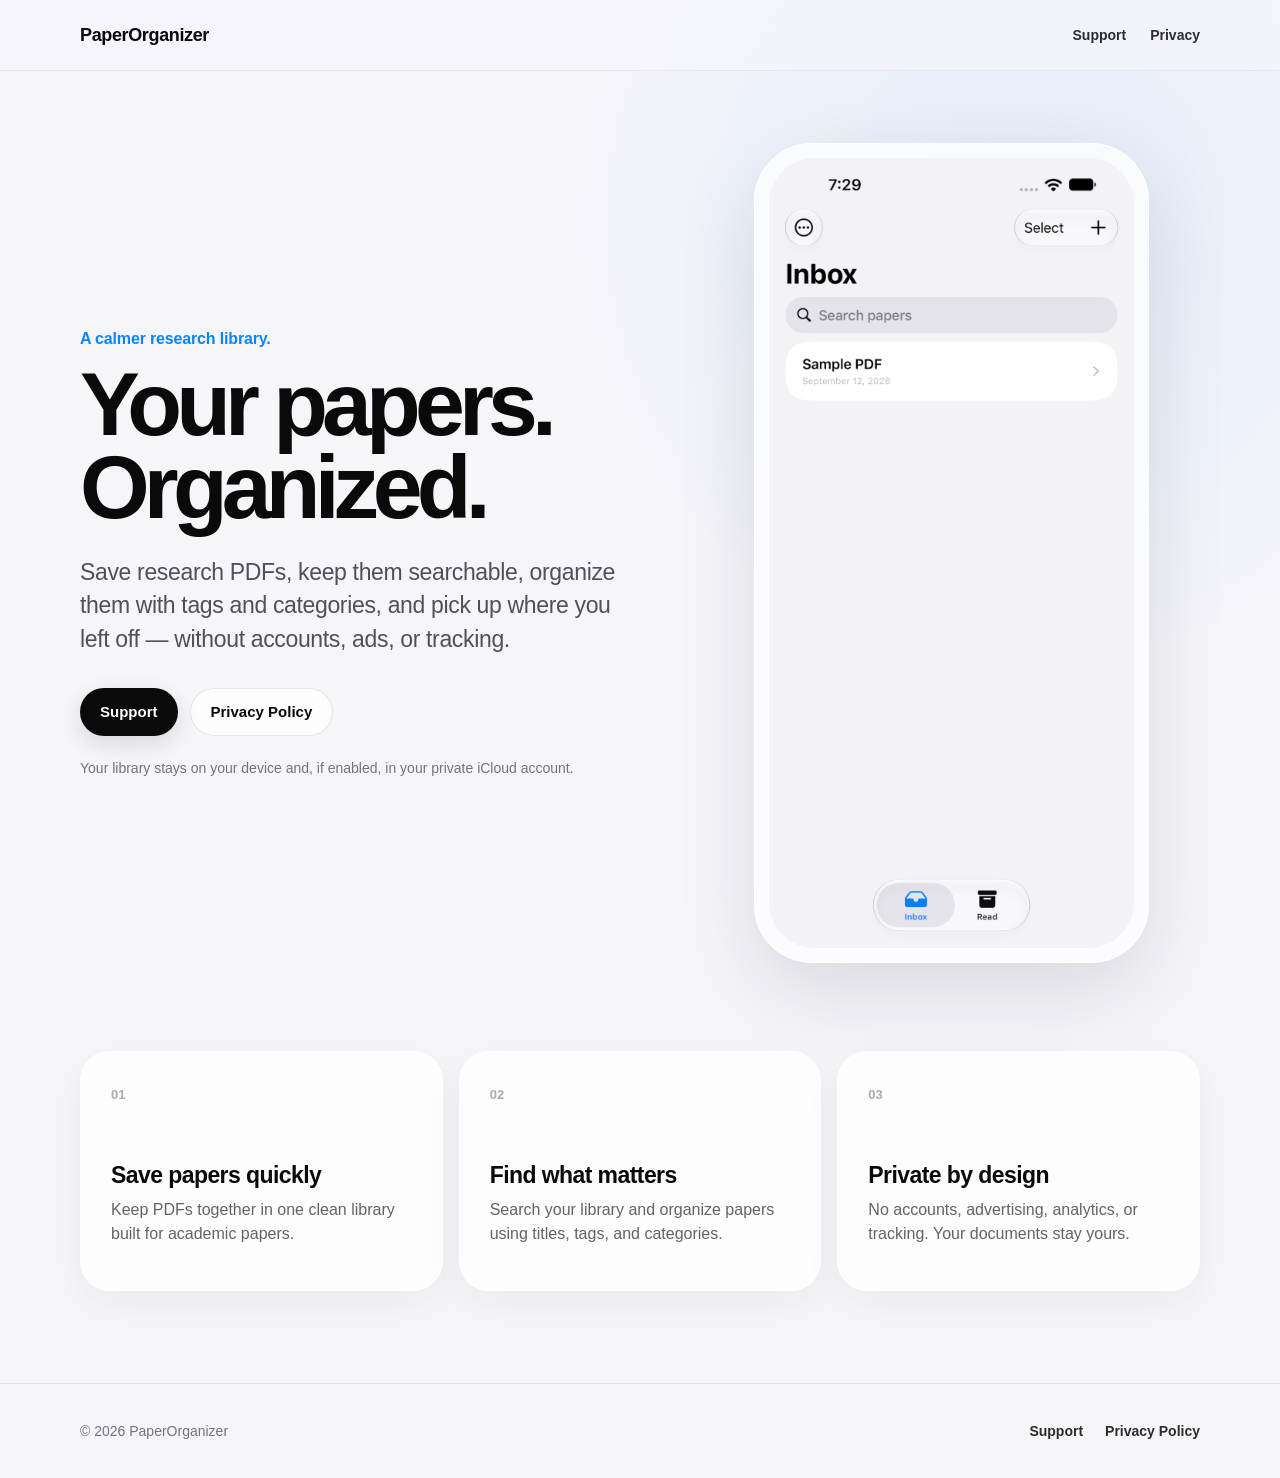
==== index.html @ 9bccfec7 "Add files via upload" ====
<!doctype html>
<html lang="en">
<head>
  <meta charset="utf-8">
  <meta name="viewport" content="width=device-width, initial-scale=1">
  <meta name="description" content="PaperOrganizer — a private, simple way to save, organize, and read research papers on iPhone and iPad.">
  <title>PaperOrganizer</title>
  <link rel="stylesheet" href="styles.css">
</head>
<body>
  <header class="site-header">
    <div class="shell nav">
      <a class="brand" href="./">PaperOrganizer</a>
      <nav class="nav-links" aria-label="Primary navigation">
        <a href="support/">Support</a>
        <a href="privacy/">Privacy</a>
      </nav>
    </div>
  </header>

  <main>
    <section class="hero shell">
      <div class="hero-copy">
        <p class="kicker">A calmer research library.</p>
        <h1>Your papers.<br>Organized.</h1>
        <p class="hero-text">
          Save research PDFs, keep them searchable, organize them with tags and categories,
          and pick up where you left off — without accounts, ads, or tracking.
        </p>
        <div class="hero-actions">
          <a class="button primary" href="support/">Support</a>
          <a class="button secondary" href="privacy/">Privacy Policy</a>
        </div>
        <p class="privacy-note">Your library stays on your device and, if enabled, in your private iCloud account.</p>
      </div>

      <div class="device-stage" aria-label="PaperOrganizer app preview">
        <div class="device-card">
          <img src="assets/app-screenshot.png" alt="PaperOrganizer inbox showing a saved PDF">
        </div>
      </div>
    </section>

    <section class="features shell" aria-label="Features">
      <article class="feature-card">
        <span class="feature-number">01</span>
        <h2>Save papers quickly</h2>
        <p>Keep PDFs together in one clean library built for academic papers.</p>
      </article>
      <article class="feature-card">
        <span class="feature-number">02</span>
        <h2>Find what matters</h2>
        <p>Search your library and organize papers using titles, tags, and categories.</p>
      </article>
      <article class="feature-card">
        <span class="feature-number">03</span>
        <h2>Private by design</h2>
        <p>No accounts, advertising, analytics, or tracking. Your documents stay yours.</p>
      </article>
    </section>
  </main>

  <footer class="site-footer">
    <div class="shell footer-inner">
      <span>© 2026 PaperOrganizer</span>
      <div class="footer-links">
        <a href="support/">Support</a>
        <a href="privacy/">Privacy Policy</a>
      </div>
    </div>
  </footer>
</body>
</html>
---- styles.css ----
:root {
  --bg: #f5f5fa;
  --surface: rgba(255, 255, 255, 0.82);
  --surface-solid: #ffffff;
  --text: #0a0a0b;
  --muted: #73737a;
  --soft: #aaaab1;
  --line: rgba(20, 20, 24, 0.10);
  --accent: #0a84ff;
  --shadow: 0 30px 80px rgba(25, 25, 35, 0.12);
}

* { box-sizing: border-box; }

html { scroll-behavior: smooth; }

body {
  margin: 0;
  background:
    radial-gradient(circle at 80% 15%, rgba(10,132,255,0.08), transparent 28%),
    var(--bg);
  color: var(--text);
  font-family: -apple-system, BlinkMacSystemFont, "SF Pro Display", "SF Pro Text", "Helvetica Neue", Arial, sans-serif;
  -webkit-font-smoothing: antialiased;
  line-height: 1.5;
}

a { color: inherit; }

.shell {
  width: min(1120px, calc(100% - 40px));
  margin: 0 auto;
}

.site-header {
  position: sticky;
  top: 0;
  z-index: 20;
  background: rgba(245, 245, 250, 0.78);
  backdrop-filter: saturate(180%) blur(18px);
  -webkit-backdrop-filter: saturate(180%) blur(18px);
  border-bottom: 1px solid rgba(20,20,24,0.06);
}

.nav {
  min-height: 70px;
  display: flex;
  align-items: center;
  justify-content: space-between;
  gap: 24px;
}

.brand {
  font-size: 18px;
  font-weight: 750;
  letter-spacing: -0.02em;
  text-decoration: none;
}

.nav-links {
  display: flex;
  gap: 24px;
}

.nav-links a,
.footer-links a {
  color: #2c2c30;
  text-decoration: none;
  font-size: 14px;
  font-weight: 600;
}

.nav-links a:hover,
.footer-links a:hover { color: var(--accent); }

.hero {
  min-height: 780px;
  display: grid;
  grid-template-columns: 1.05fr 0.95fr;
  align-items: center;
  gap: 74px;
  padding: 72px 0 88px;
}

.kicker {
  margin: 0 0 12px;
  color: var(--accent);
  font-size: 16px;
  font-weight: 750;
  letter-spacing: -0.01em;
}

.hero h1 {
  margin: 0;
  max-width: 650px;
  font-size: clamp(64px, 7vw, 104px);
  line-height: 0.92;
  letter-spacing: -0.065em;
  font-weight: 800;
}

.hero-text {
  max-width: 620px;
  margin: 28px 0 0;
  color: #505057;
  font-size: clamp(19px, 2vw, 23px);
  line-height: 1.45;
  letter-spacing: -0.015em;
}

.hero-actions {
  display: flex;
  flex-wrap: wrap;
  gap: 12px;
  margin-top: 32px;
}

.button {
  display: inline-flex;
  align-items: center;
  justify-content: center;
  min-height: 48px;
  padding: 0 20px;
  border-radius: 999px;
  text-decoration: none;
  font-size: 15px;
  font-weight: 700;
  transition: transform .18s ease, box-shadow .18s ease, background .18s ease;
}

.button:hover { transform: translateY(-1px); }

.button.primary {
  background: var(--text);
  color: white;
  box-shadow: 0 8px 24px rgba(0,0,0,0.12);
}

.button.secondary {
  background: rgba(255,255,255,0.74);
  border: 1px solid var(--line);
}

.privacy-note {
  max-width: 530px;
  margin: 22px 0 0;
  color: var(--muted);
  font-size: 14px;
}

.device-stage {
  display: flex;
  justify-content: center;
}

.device-card {
  width: min(395px, 100%);
  padding: 14px;
  border-radius: 58px;
  background: rgba(255,255,255,0.72);
  border: 1px solid rgba(255,255,255,0.92);
  box-shadow: var(--shadow);
}

.device-card img {
  display: block;
  width: 100%;
  height: auto;
  border-radius: 46px;
}

.features {
  display: grid;
  grid-template-columns: repeat(3, 1fr);
  gap: 16px;
  padding: 0 0 92px;
}

.feature-card {
  min-height: 240px;
  padding: 30px;
  border-radius: 30px;
  background: rgba(255,255,255,0.76);
  border: 1px solid rgba(255,255,255,0.88);
  box-shadow: 0 12px 36px rgba(30,30,40,0.055);
}

.feature-number {
  display: inline-block;
  margin-bottom: 58px;
  color: var(--soft);
  font-size: 13px;
  font-weight: 700;
}

.feature-card h2 {
  margin: 0 0 10px;
  font-size: 23px;
  line-height: 1.1;
  letter-spacing: -0.025em;
}

.feature-card p {
  margin: 0;
  color: #626269;
  font-size: 16px;
}

.site-footer {
  border-top: 1px solid var(--line);
}

.footer-inner {
  min-height: 94px;
  display: flex;
  align-items: center;
  justify-content: space-between;
  gap: 24px;
  color: var(--muted);
  font-size: 14px;
}

.footer-links {
  display: flex;
  gap: 22px;
}

/* Legal + support pages */
.legal-page {
  width: min(760px, calc(100% - 40px));
  margin: 0 auto;
  padding: 62px 0 96px;
}

.back {
  display: inline-block;
  margin-bottom: 34px;
  color: var(--accent);
  text-decoration: none;
  font-size: 15px;
  font-weight: 650;
}

.legal-page h1 {
  margin: 0;
  font-size: clamp(44px, 7vw, 66px);
  line-height: .98;
  letter-spacing: -0.05em;
}

.updated {
  margin: 14px 0 46px;
  color: var(--muted);
}

.legal-page h2 {
  margin: 38px 0 10px;
  font-size: 24px;
  letter-spacing: -0.025em;
}

.legal-page p {
  margin: 0 0 18px;
  color: #424248;
  font-size: 17px;
  line-height: 1.65;
}

.legal-page a:not(.back) { color: var(--accent); }

@media (max-width: 850px) {
  .hero {
    min-height: 0;
    grid-template-columns: 1fr;
    gap: 48px;
    padding: 62px 0 70px;
  }

  .hero-copy { text-align: center; }
  .hero h1, .hero-text, .privacy-note { margin-left: auto; margin-right: auto; }
  .hero-actions { justify-content: center; }
  .device-card { width: min(330px, 86vw); }
  .features { grid-template-columns: 1fr; }
  .feature-card { min-height: 0; }
  .feature-number { margin-bottom: 34px; }
}

@media (max-width: 560px) {
  .shell { width: min(100% - 28px, 1120px); }
  .nav { min-height: 62px; }
  .nav-links { gap: 16px; }
  .hero { padding-top: 48px; }
  .hero h1 { font-size: clamp(54px, 17vw, 76px); }
  .hero-text { font-size: 18px; }
  .footer-inner { align-items: flex-start; flex-direction: column; padding: 26px 0; }
  .legal-page { width: min(100% - 28px, 760px); padding-top: 46px; }
}
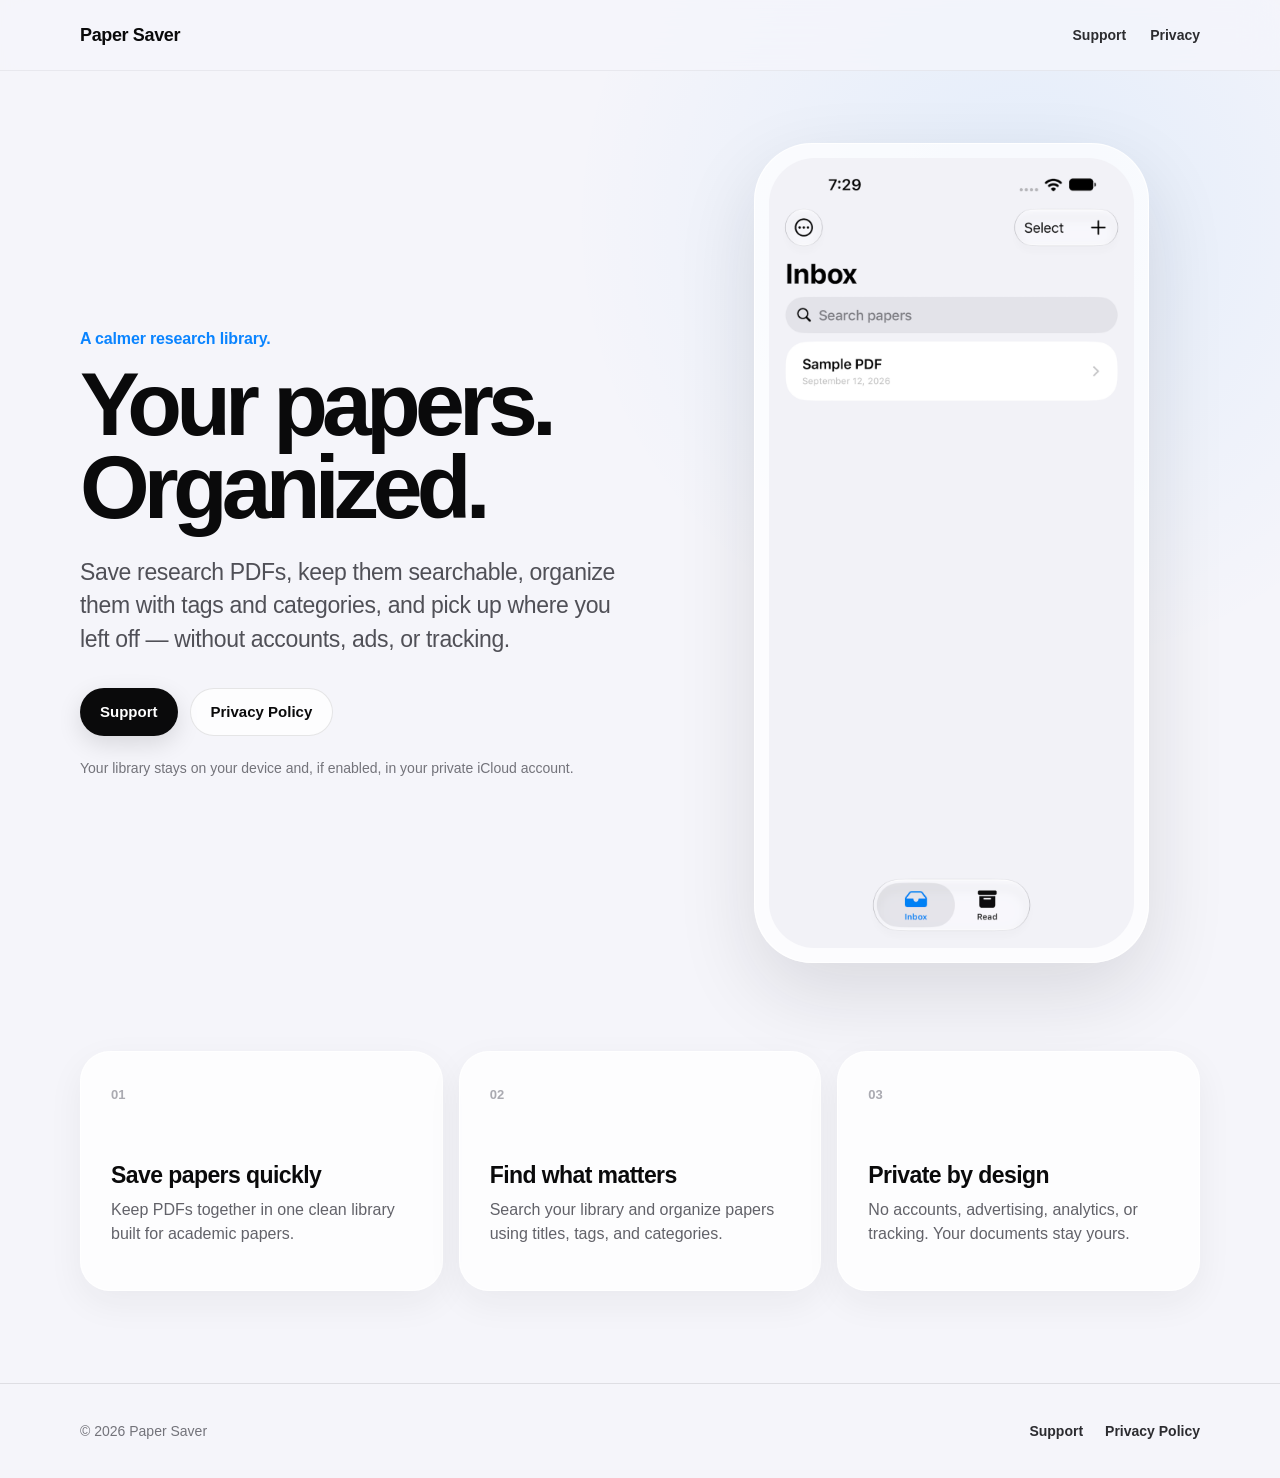
==== commit dbfbdf5e: "Update index.html" ====
--- a/index.html
+++ b/index.html
@@ -4,13 +4,13 @@
   <meta charset="utf-8">
   <meta name="viewport" content="width=device-width, initial-scale=1">
   <meta name="description" content="PaperOrganizer — a private, simple way to save, organize, and read research papers on iPhone and iPad.">
-  <title>PaperOrganizer</title>
+  <title>Paper Saver</title>
   <link rel="stylesheet" href="styles.css">
 </head>
 <body>
   <header class="site-header">
     <div class="shell nav">
-      <a class="brand" href="./">PaperOrganizer</a>
+      <a class="brand" href="./">Paper Saver</a>
       <nav class="nav-links" aria-label="Primary navigation">
         <a href="support/">Support</a>
         <a href="privacy/">Privacy</a>
@@ -62,7 +62,7 @@
 
   <footer class="site-footer">
     <div class="shell footer-inner">
-      <span>© 2026 PaperOrganizer</span>
+      <span>© 2026 Paper Saver</span>
       <div class="footer-links">
         <a href="support/">Support</a>
         <a href="privacy/">Privacy Policy</a>
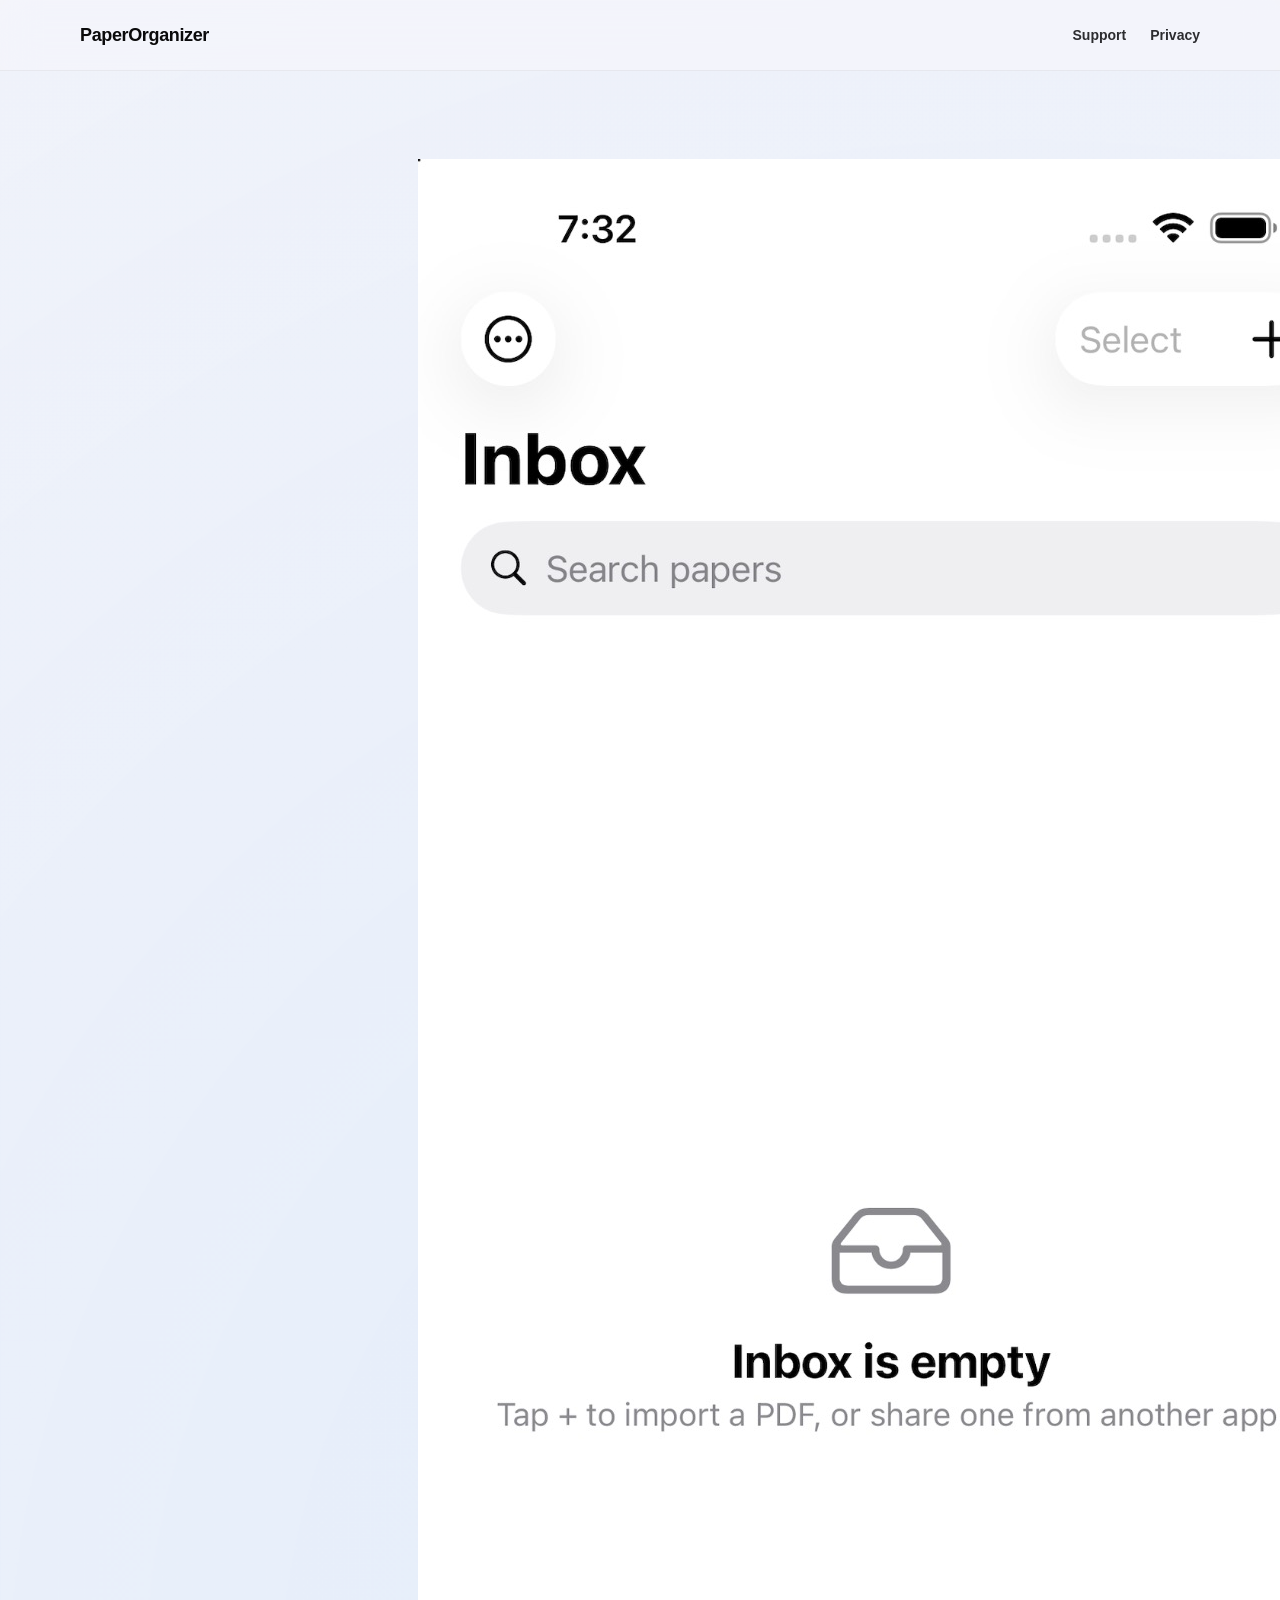
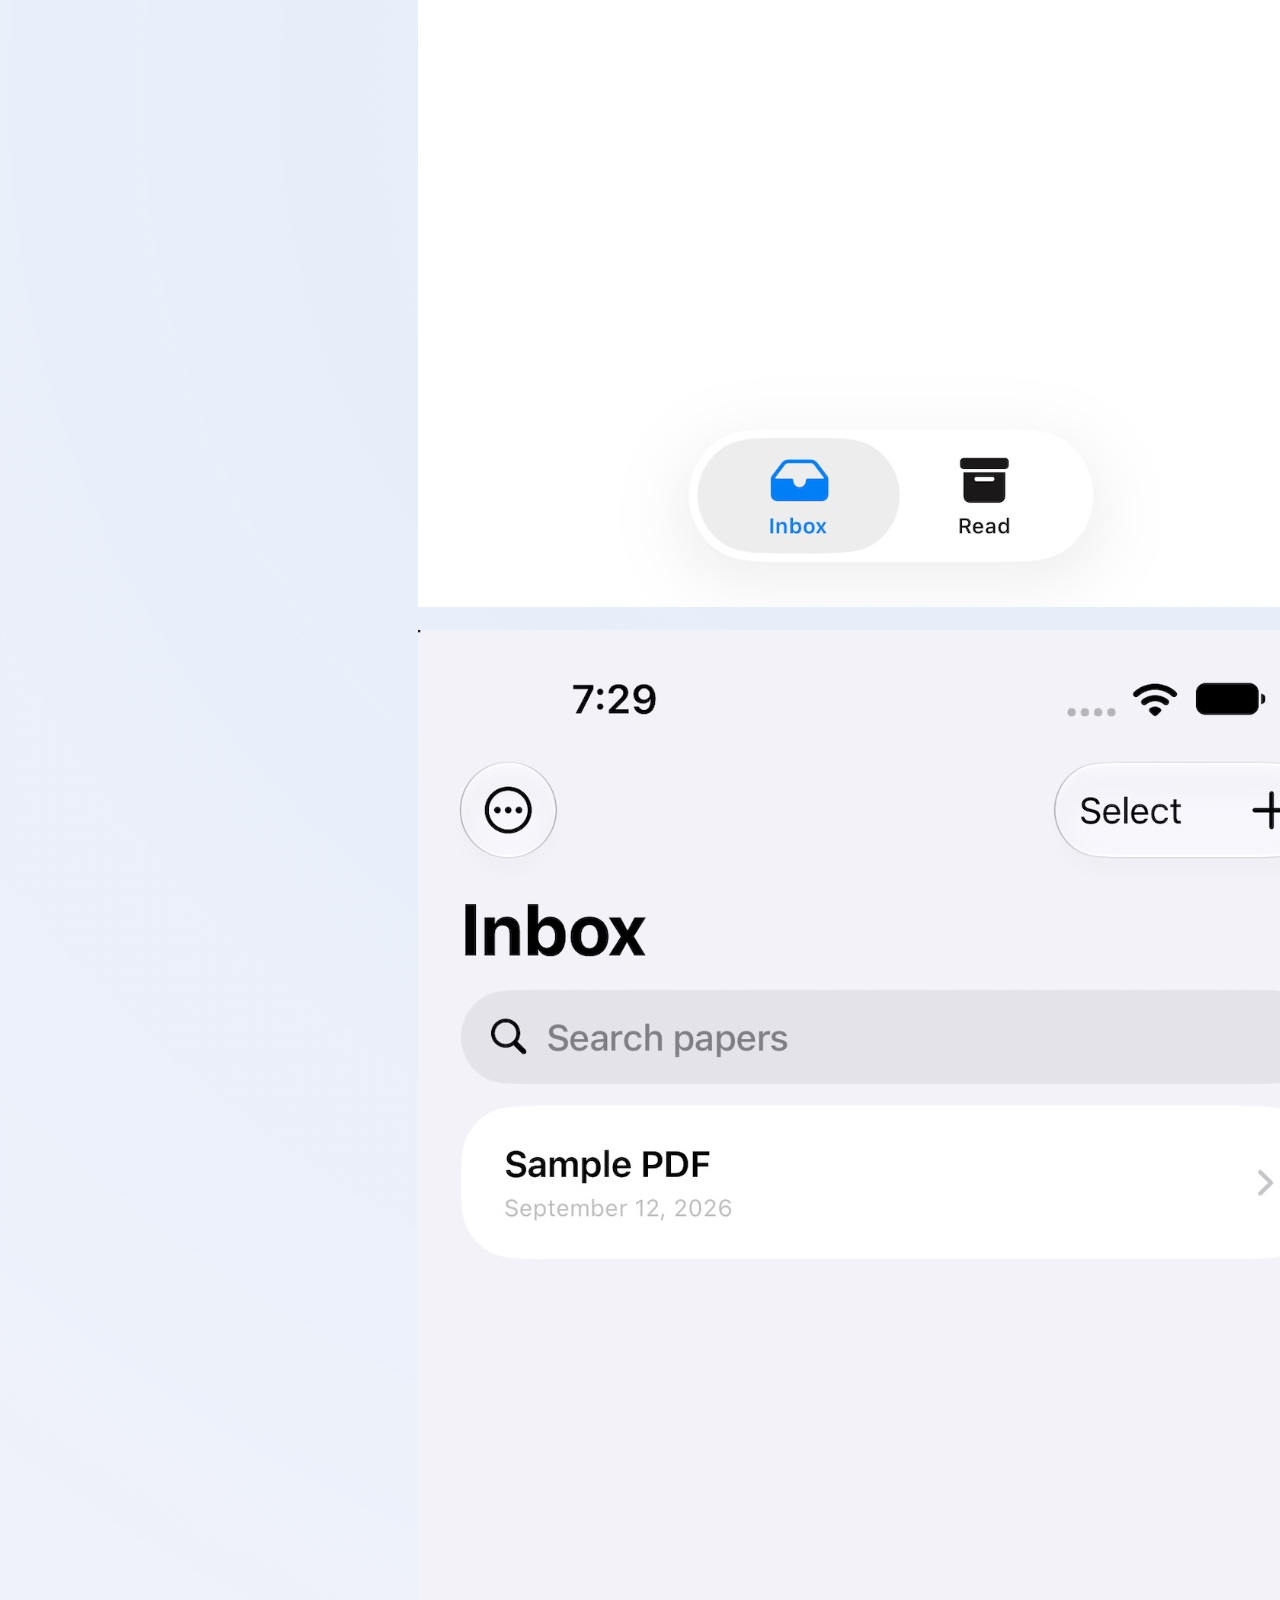
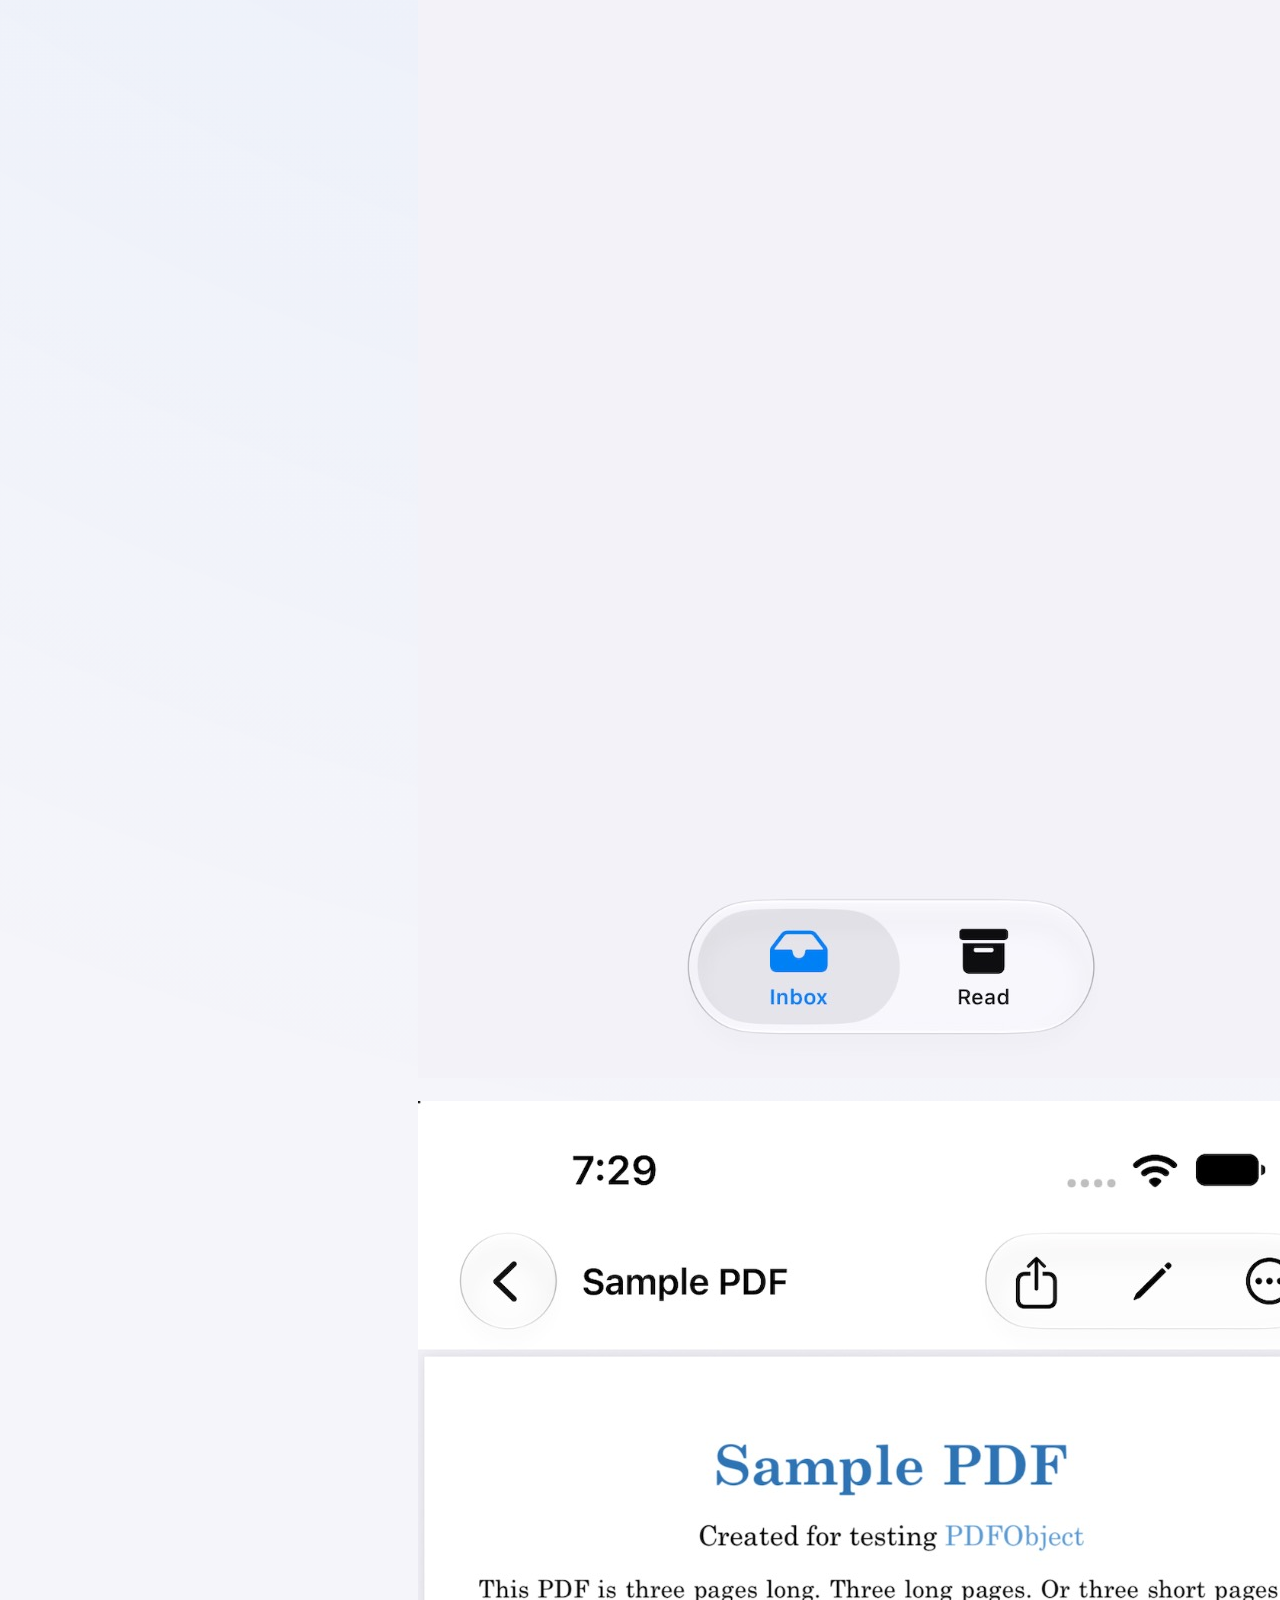
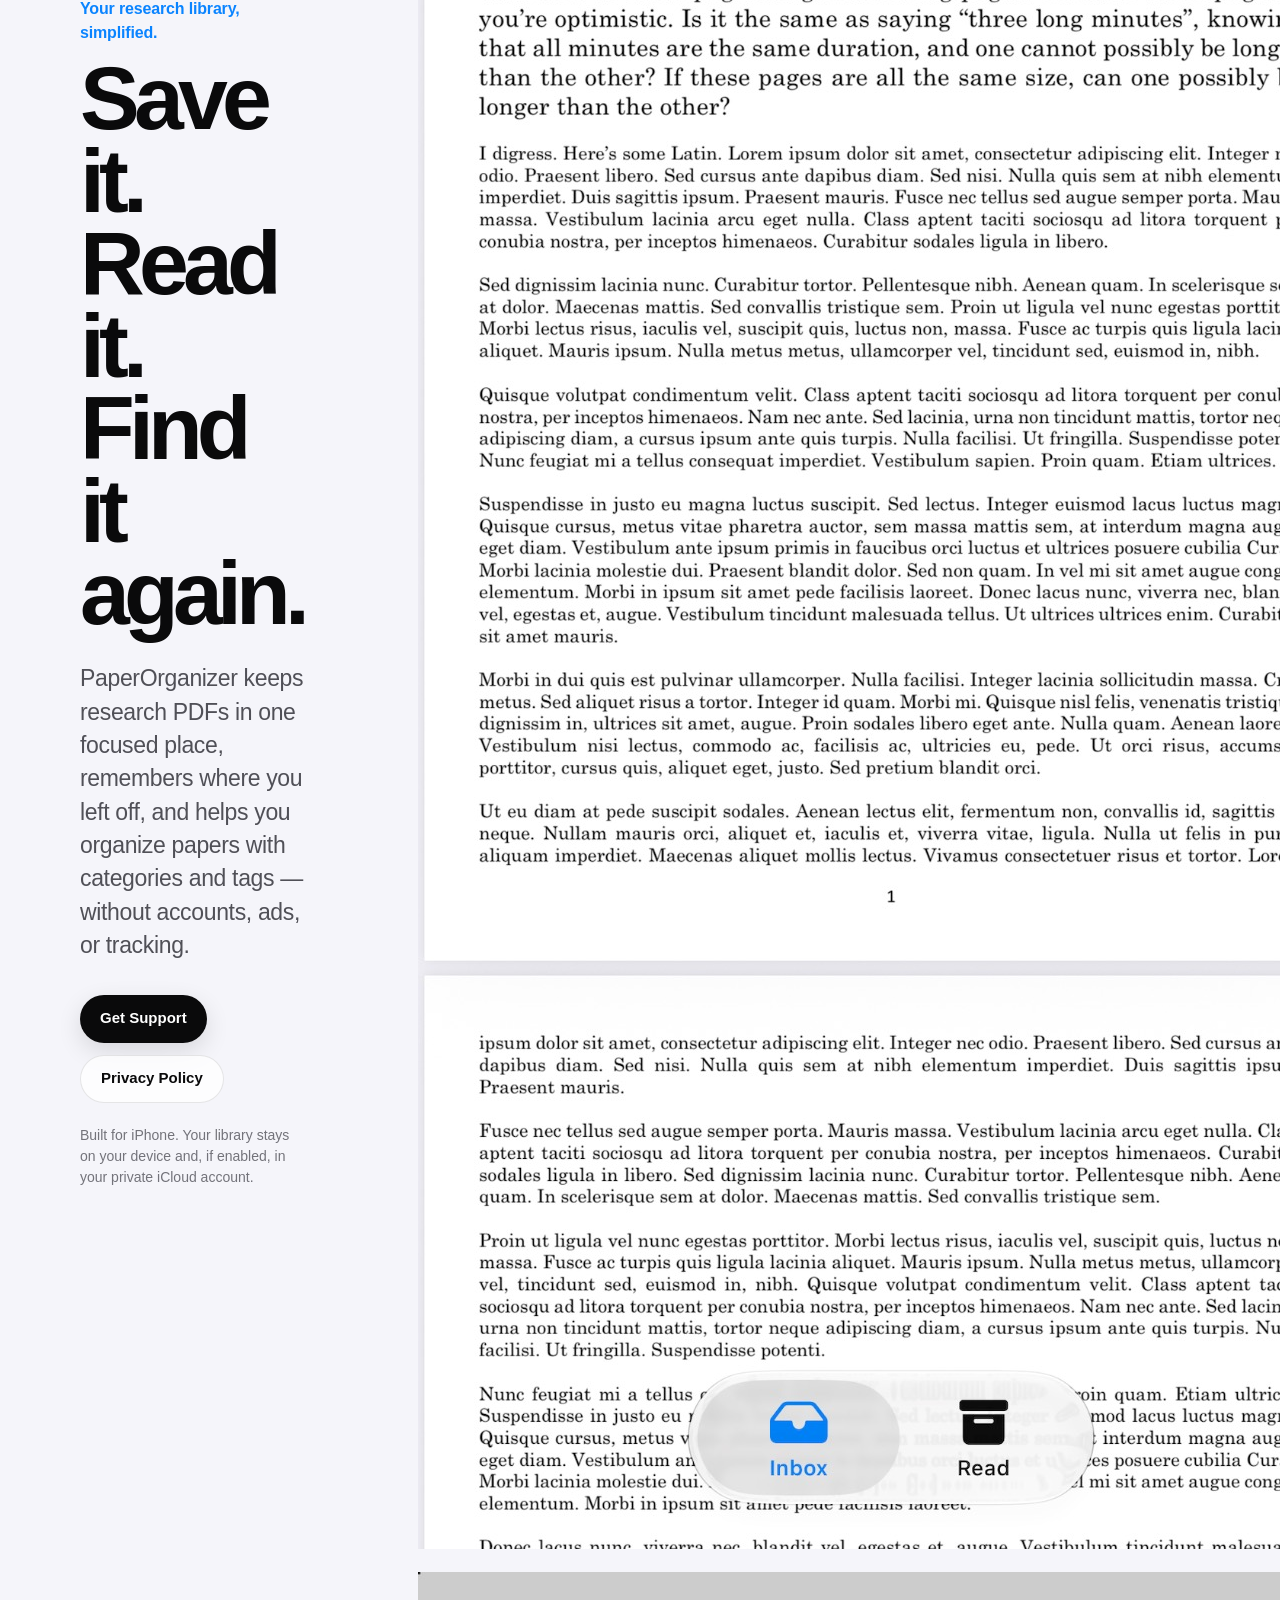
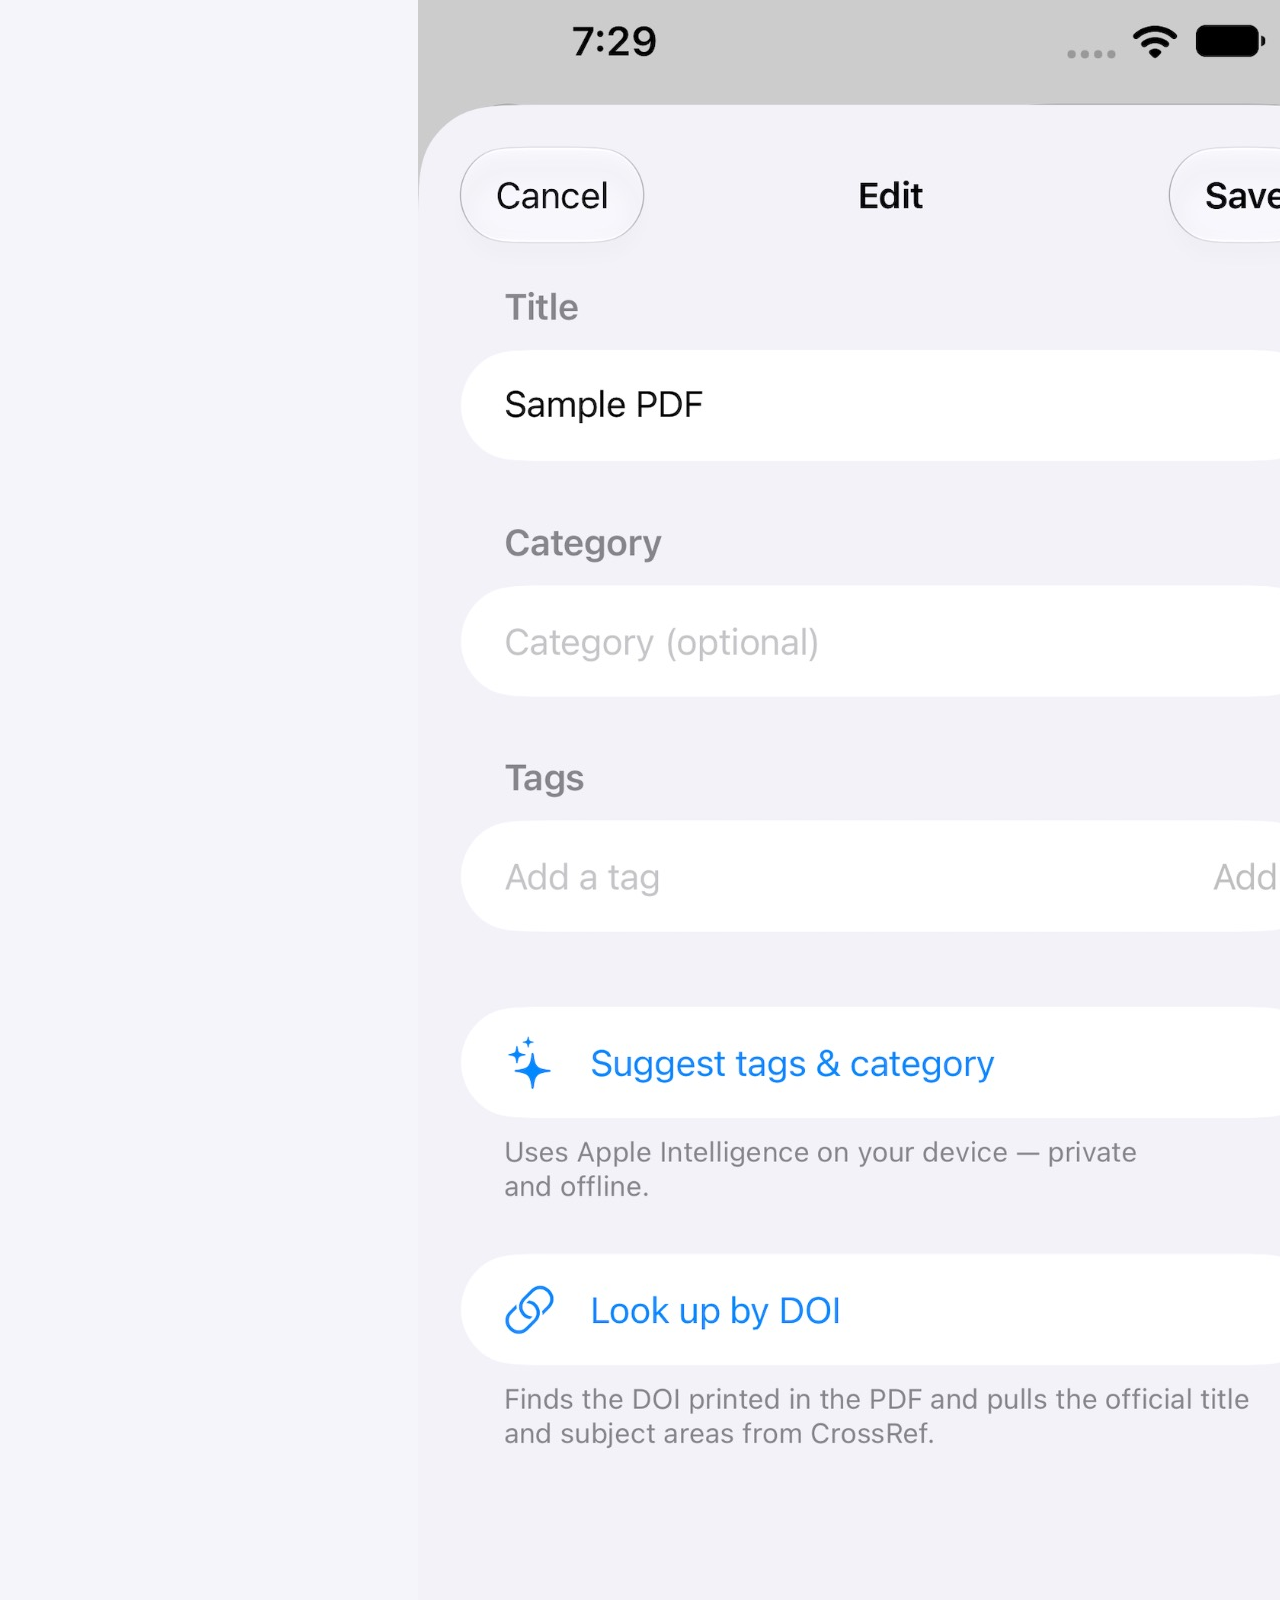
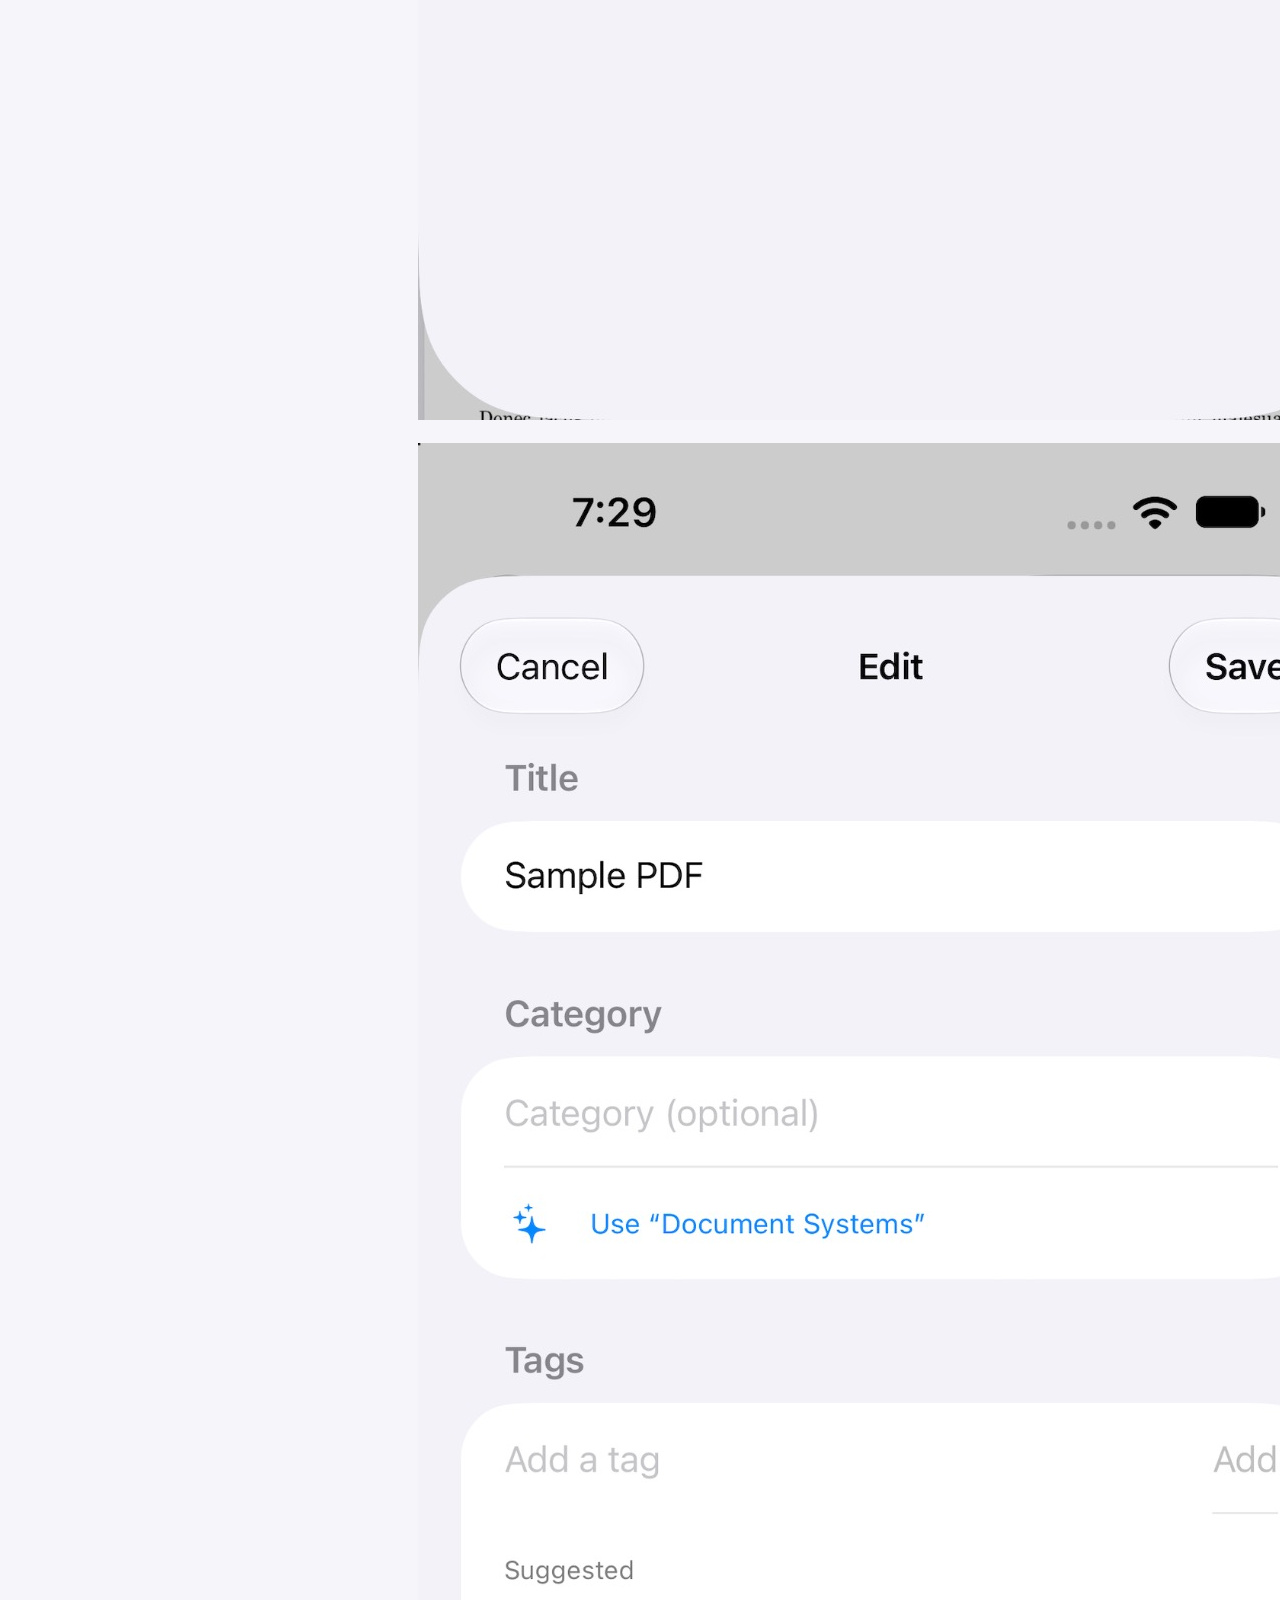
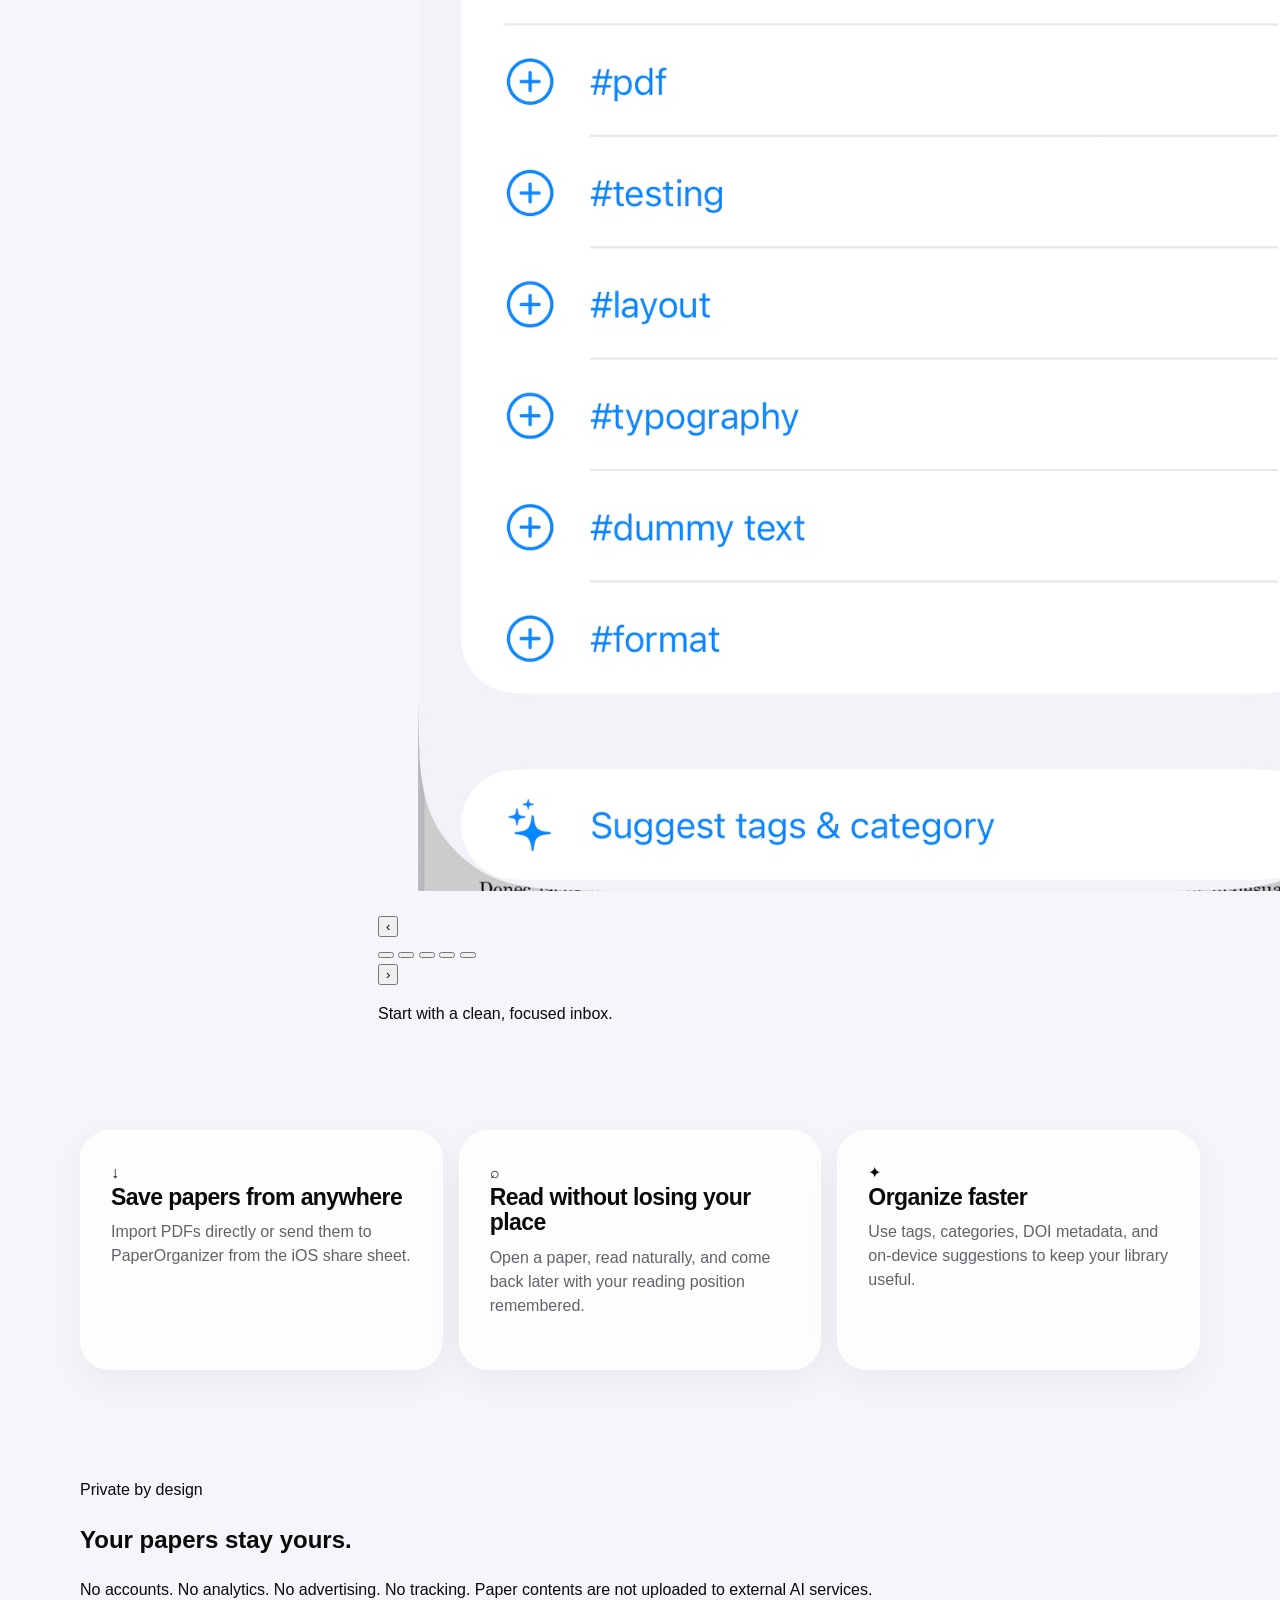
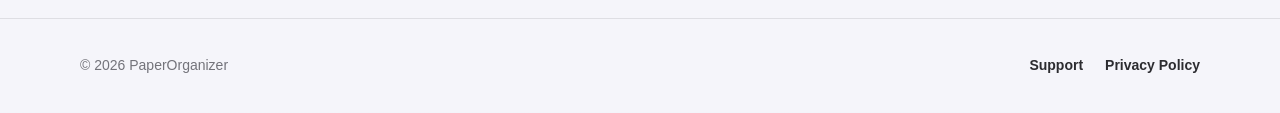
==== commit 68058883: "Add files via upload" ====
--- a/index.html
+++ b/index.html
@@ -4,13 +4,13 @@
   <meta charset="utf-8">
   <meta name="viewport" content="width=device-width, initial-scale=1">
   <meta name="description" content="PaperOrganizer — a private, simple way to save, organize, and read research papers on iPhone and iPad.">
-  <title>Paper Saver</title>
+  <title>PaperOrganizer</title>
   <link rel="stylesheet" href="styles.css">
 </head>
 <body>
   <header class="site-header">
     <div class="shell nav">
-      <a class="brand" href="./">Paper Saver</a>
+      <a class="brand" href="./">PaperOrganizer</a>
       <nav class="nav-links" aria-label="Primary navigation">
         <a href="support/">Support</a>
         <a href="privacy/">Privacy</a>
@@ -21,53 +21,150 @@
   <main>
     <section class="hero shell">
       <div class="hero-copy">
-        <p class="kicker">A calmer research library.</p>
-        <h1>Your papers.<br>Organized.</h1>
+        <p class="kicker">Your research library, simplified.</p>
+        <h1>Save it.<br>Read it.<br>Find it again.</h1>
         <p class="hero-text">
-          Save research PDFs, keep them searchable, organize them with tags and categories,
-          and pick up where you left off — without accounts, ads, or tracking.
+          PaperOrganizer keeps research PDFs in one focused place, remembers where you left off,
+          and helps you organize papers with categories and tags — without accounts, ads, or tracking.
         </p>
         <div class="hero-actions">
-          <a class="button primary" href="support/">Support</a>
+          <a class="button primary" href="support/">Get Support</a>
           <a class="button secondary" href="privacy/">Privacy Policy</a>
         </div>
-        <p class="privacy-note">Your library stays on your device and, if enabled, in your private iCloud account.</p>
+        <p class="privacy-note">Built for iPhone. Your library stays on your device and, if enabled, in your private iCloud account.</p>
       </div>
 
-      <div class="device-stage" aria-label="PaperOrganizer app preview">
-        <div class="device-card">
-          <img src="assets/app-screenshot.png" alt="PaperOrganizer inbox showing a saved PDF">
+      <div class="showcase" aria-label="PaperOrganizer app screenshots">
+        <div class="phone-shell">
+          <div class="slides" id="slides">
+            <figure class="slide active">
+              <img src="assets/01-empty-inbox.jpg" alt="PaperOrganizer empty inbox screen">
+            </figure>
+            <figure class="slide">
+              <img src="assets/02-inbox.jpg" alt="PaperOrganizer inbox with a saved PDF">
+            </figure>
+            <figure class="slide">
+              <img src="assets/03-reader.jpg" alt="PaperOrganizer PDF reader">
+            </figure>
+            <figure class="slide">
+              <img src="assets/04-edit.jpg" alt="PaperOrganizer paper editing screen">
+            </figure>
+            <figure class="slide">
+              <img src="assets/05-suggestions.jpg" alt="PaperOrganizer AI tag and category suggestions">
+            </figure>
+          </div>
         </div>
+
+        <div class="showcase-controls" aria-label="Screenshot controls">
+          <button class="slider-button" id="prevSlide" type="button" aria-label="Previous screenshot">‹</button>
+          <div class="dots" id="dots" aria-label="Choose screenshot">
+            <button class="dot active" type="button" aria-label="Show screenshot 1" aria-current="true"></button>
+            <button class="dot" type="button" aria-label="Show screenshot 2"></button>
+            <button class="dot" type="button" aria-label="Show screenshot 3"></button>
+            <button class="dot" type="button" aria-label="Show screenshot 4"></button>
+            <button class="dot" type="button" aria-label="Show screenshot 5"></button>
+          </div>
+          <button class="slider-button" id="nextSlide" type="button" aria-label="Next screenshot">›</button>
+        </div>
+        <p class="slide-caption" id="slideCaption">Start with a clean, focused inbox.</p>
       </div>
     </section>
 
     <section class="features shell" aria-label="Features">
       <article class="feature-card">
-        <span class="feature-number">01</span>
-        <h2>Save papers quickly</h2>
-        <p>Keep PDFs together in one clean library built for academic papers.</p>
+        <span class="feature-icon">↓</span>
+        <h2>Save papers from anywhere</h2>
+        <p>Import PDFs directly or send them to PaperOrganizer from the iOS share sheet.</p>
       </article>
       <article class="feature-card">
-        <span class="feature-number">02</span>
-        <h2>Find what matters</h2>
-        <p>Search your library and organize papers using titles, tags, and categories.</p>
+        <span class="feature-icon">⌕</span>
+        <h2>Read without losing your place</h2>
+        <p>Open a paper, read naturally, and come back later with your reading position remembered.</p>
       </article>
       <article class="feature-card">
-        <span class="feature-number">03</span>
-        <h2>Private by design</h2>
-        <p>No accounts, advertising, analytics, or tracking. Your documents stay yours.</p>
+        <span class="feature-icon">✦</span>
+        <h2>Organize faster</h2>
+        <p>Use tags, categories, DOI metadata, and on-device suggestions to keep your library useful.</p>
       </article>
+    </section>
+
+    <section class="privacy-strip shell">
+      <div>
+        <p class="eyebrow">Private by design</p>
+        <h2>Your papers stay yours.</h2>
+      </div>
+      <p>No accounts. No analytics. No advertising. No tracking. Paper contents are not uploaded to external AI services.</p>
     </section>
   </main>
 
   <footer class="site-footer">
     <div class="shell footer-inner">
-      <span>© 2026 Paper Saver</span>
+      <span>© 2026 PaperOrganizer</span>
       <div class="footer-links">
         <a href="support/">Support</a>
         <a href="privacy/">Privacy Policy</a>
       </div>
     </div>
   </footer>
+
+  <script>
+    (() => {
+      const slides = Array.from(document.querySelectorAll('.slide'));
+      const dots = Array.from(document.querySelectorAll('.dot'));
+      const captions = [
+        'Start with a clean, focused inbox.',
+        'Keep saved papers easy to scan and search.',
+        'Read PDFs right inside the app.',
+        'Edit titles, categories, and tags in one place.',
+        'Get on-device tag and category suggestions.'
+      ];
+      const caption = document.getElementById('slideCaption');
+      let index = 0;
+      let timer;
+
+      function showSlide(nextIndex) {
+        index = (nextIndex + slides.length) % slides.length;
+        slides.forEach((slide, i) => slide.classList.toggle('active', i === index));
+        dots.forEach((dot, i) => {
+          dot.classList.toggle('active', i === index);
+          dot.setAttribute('aria-current', i === index ? 'true' : 'false');
+        });
+        caption.textContent = captions[index];
+      }
+
+      function restartTimer() {
+        window.clearInterval(timer);
+        timer = window.setInterval(() => showSlide(index + 1), 4500);
+      }
+
+      document.getElementById('prevSlide').addEventListener('click', () => {
+        showSlide(index - 1);
+        restartTimer();
+      });
+
+      document.getElementById('nextSlide').addEventListener('click', () => {
+        showSlide(index + 1);
+        restartTimer();
+      });
+
+      dots.forEach((dot, i) => dot.addEventListener('click', () => {
+        showSlide(i);
+        restartTimer();
+      }));
+
+      document.addEventListener('keydown', (event) => {
+        if (event.key === 'ArrowLeft') {
+          showSlide(index - 1);
+          restartTimer();
+        }
+        if (event.key === 'ArrowRight') {
+          showSlide(index + 1);
+          restartTimer();
+        }
+      });
+
+      restartTimer();
+    })();
+  </script>
 </body>
 </html>
